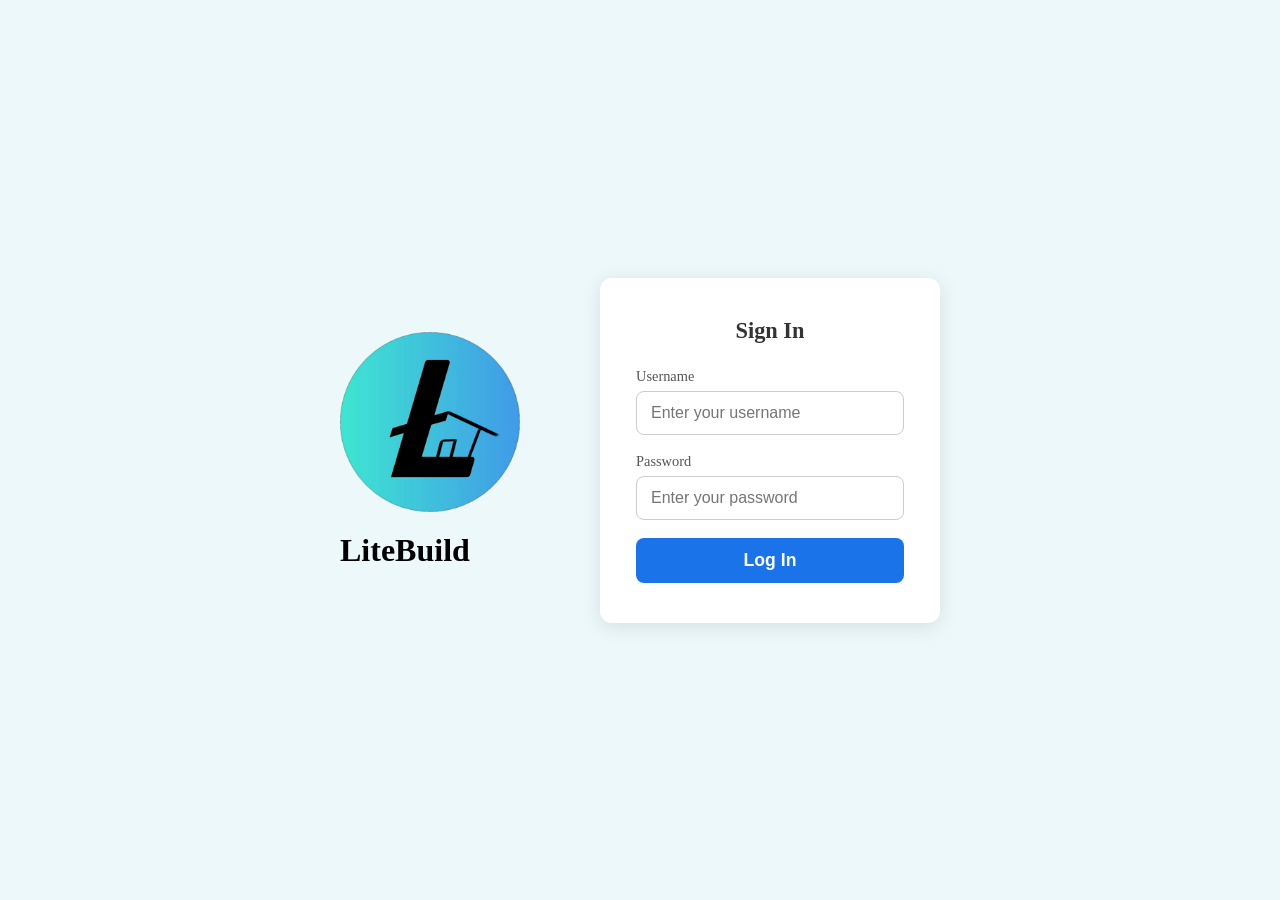
==== index.html @ 7f43f5e0 "Added stuff" ====
<!DOCTYPE html>
<html lang="en">
    <head>
        <meta charset="UTF-8">
        <meta name="viewport" content="width=device-width, initial-scale=1.0">
        <title>Sign In</title>

        <style>
            * {
                margin: 0;
                padding: 0;
                box-sizing: border-box;}

            body {
                background-color: #ecf8fa;
                min-height: 100vh;
                display: flex;
                align-items: center;
                justify-content: center;}

            .login {
                display: flex;
                align-items: center;
                gap: 80px;
                padding: 40px;}

            .logo-section {
                display: flex;
                flex-direction: column;
                align-items: center;}

            .logo img {
                width: 180px;
                height: auto;
                margin-bottom: 16px;}

            .logo-section h1 {
                font-size: 2rem;
                color: #1a73e8;
            }

            .login-form {
                background: #fff;
                padding: 40px 36px;
                border-radius: 12px;
                box-shadow: 0 4px 20px rgba(0, 0, 0, 0.1);
                width: 340px;}

            .login-form h2 {
                margin-bottom: 24px;
                font-size: 1.4rem;
                color: #333;
                text-align: center;}

            .login-form label {
                display: block;
                margin-bottom: 6px;
                font-size: 0.9rem;
                color: #555;}

            .login-form input[type="text"],
            .login-form input[type="password"] {
                width: 100%;
                padding: 12px 14px;
                margin-bottom: 18px;
                border: 1px solid #ccc;
                border-radius: 8px;
                font-size: 1rem;
                outline: none;
                transition: border-color 0.2s;}

            .login-form input:focus {
                border-color: #1a73e8;}

            .login-form button {
                width: 100%;
                padding: 12px;
                background-color: #1a73e8;
                color: #fff;
                border: none;
                border-radius: 8px;
                font-size: 1.1rem;
                font-weight: bold;
                cursor: pointer;
                transition: background-color 0.2s;
            }

            .login-form button:hover {
                background-color: #155ab6;
            }

            .login-form .extras {
                display: flex;
                justify-content: space-between;
                margin-top: 14px;
                font-size: 0.85rem;
            }

            .login-form .extras a {
                color: #1a73e8;
                text-decoration: none;
            }

            .login-form .extras a:hover {
                text-decoration: underline;
            }
        </style>
    </head>
    <body>

        <div class="login">

            <div class="logo">
                <img src="logo.png" alt="LiteBuild Logo">
                <h1>LiteBuild</h1>
            </div>

            <!-- Login form – center right -->
            <div class="login-form">
                <h2>Sign In</h2>

                <form action="shop.html" method="get">
                    <label for="username">Username</label>
                    <input type="text" id="username" name="username" placeholder="Enter your username">

                    <label for="password">Password</label>
                    <input type="password" id="password" name="password" placeholder="Enter your password">

                    <button type="submit">Log In</button>
                </form>

                </div>
            </div>
        </div>
    </body>
</html>
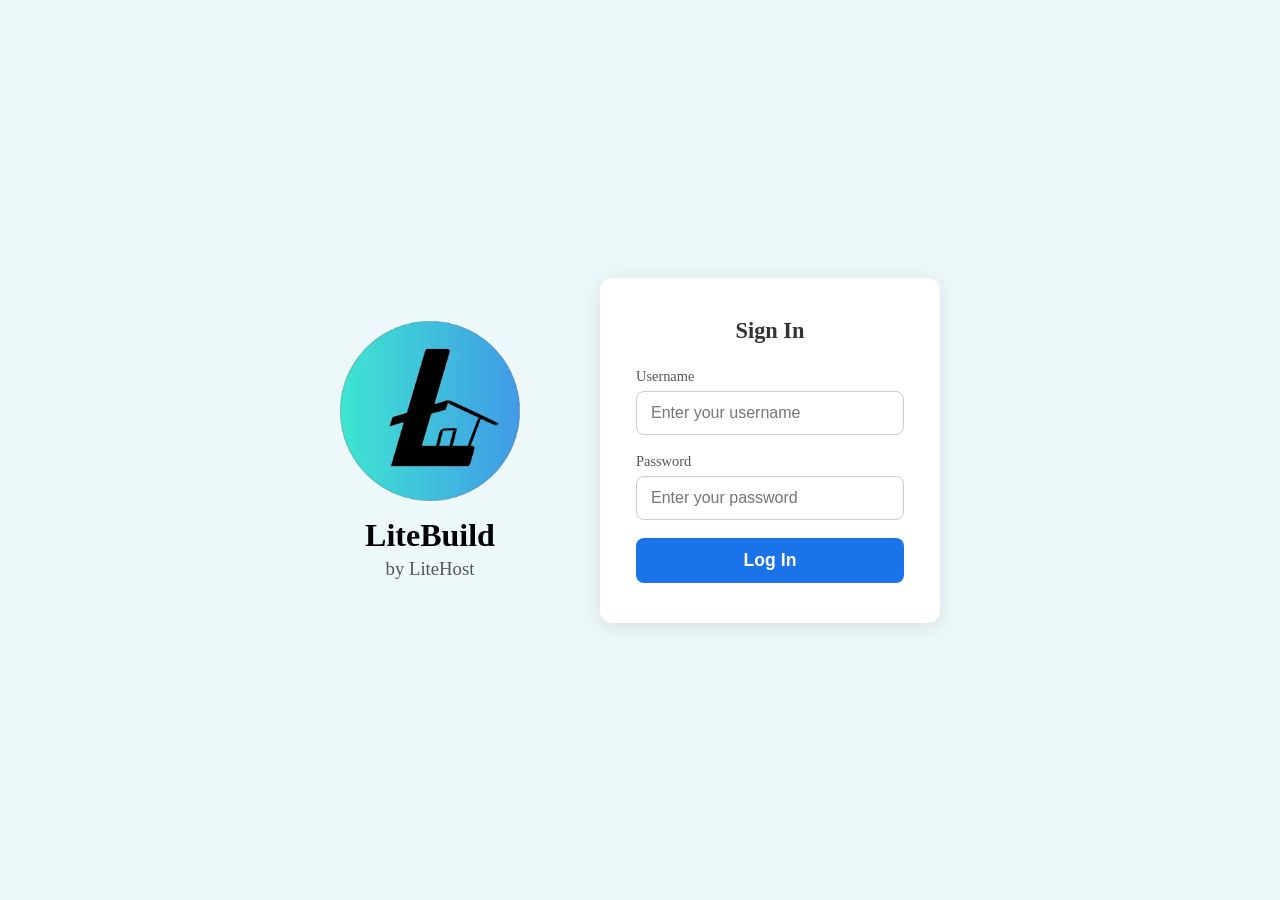
==== commit 8c712650: "adjustments" ====
--- a/index.html
+++ b/index.html
@@ -24,19 +24,26 @@
                 gap: 80px;
                 padding: 40px;}
 
-            .logo-section {
+            .logo {
                 display: flex;
                 flex-direction: column;
-                align-items: center;}
+                align-items: center;
+                text-align: center;}
 
             .logo img {
                 width: 180px;
                 height: auto;
                 margin-bottom: 16px;}
 
-            .logo-section h1 {
+            .logo h1 {
                 font-size: 2rem;
-                color: #1a73e8;
+                margin: 0;
+            }
+
+            .logo h3 {
+                font-weight: normal;
+                color: #555;
+                margin-top: 4px;
             }
 
             .login-form {
@@ -113,6 +120,7 @@
             <div class="logo">
                 <img src="logo.png" alt="LiteBuild Logo">
                 <h1>LiteBuild</h1>
+                <h3>by LiteHost</h3>
             </div>
 
             <!-- Login form – center right -->
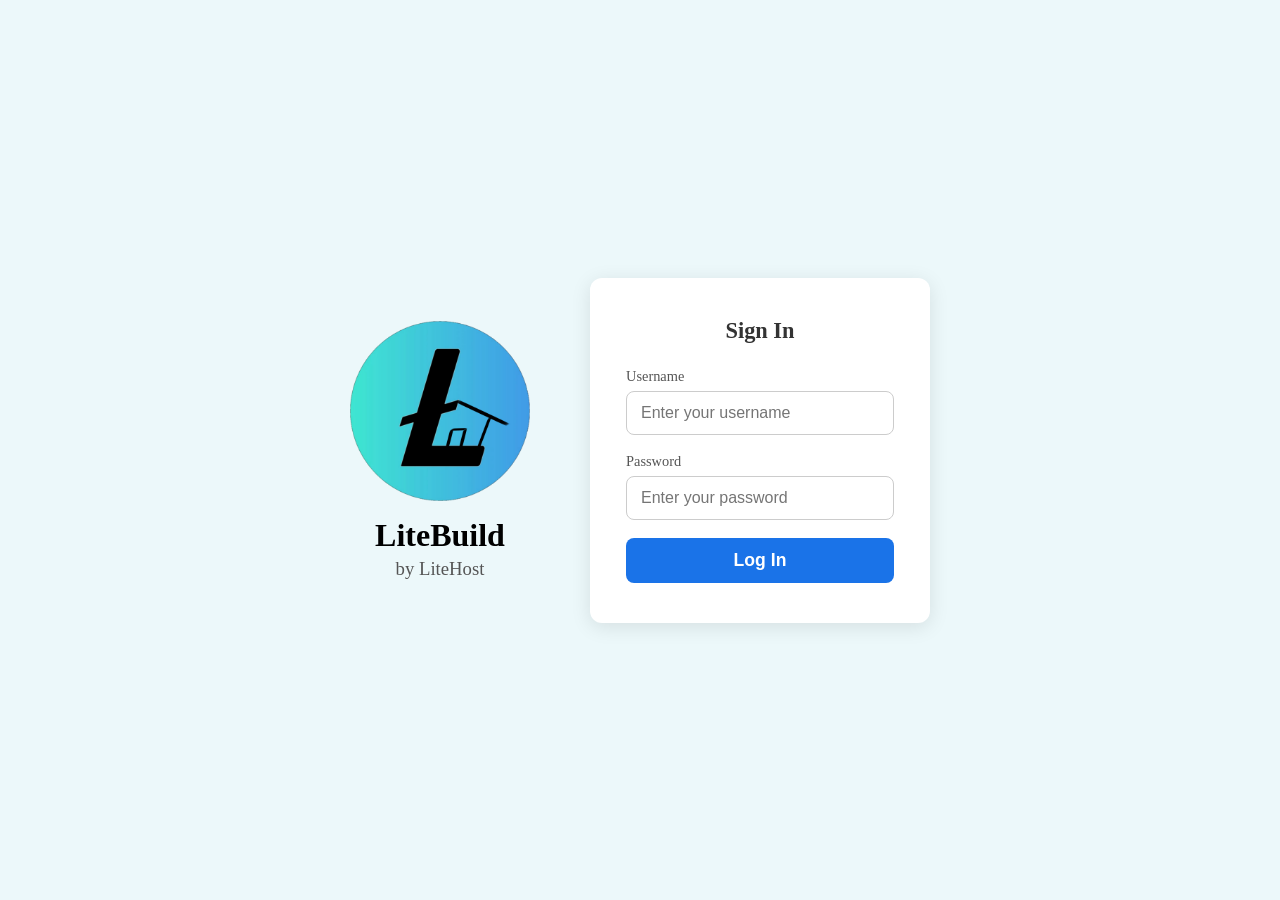
==== commit 9307af68: "made log-in page fit any screen" ====
--- a/index.html
+++ b/index.html
@@ -21,8 +21,12 @@
             .login {
                 display: flex;
                 align-items: center;
-                gap: 80px;
-                padding: 40px;}
+                justify-content: center;
+                flex-wrap: wrap;
+                gap: 60px;
+                padding: 40px 20px;
+                width: 100%;
+                max-width: 800px;}
 
             .logo {
                 display: flex;
@@ -51,7 +55,8 @@
                 padding: 40px 36px;
                 border-radius: 12px;
                 box-shadow: 0 4px 20px rgba(0, 0, 0, 0.1);
-                width: 340px;}
+                width: 100%;
+                max-width: 340px;}
 
             .login-form h2 {
                 margin-bottom: 24px;
@@ -111,6 +116,26 @@
             .login-form .extras a:hover {
                 text-decoration: underline;
             }
+
+            /* ===== RESPONSIVE ===== */
+            @media (max-width: 600px) {
+                .login {
+                    gap: 30px;
+                    padding: 30px 16px;
+                }
+
+                .logo img {
+                    width: 120px;
+                }
+
+                .logo h1 {
+                    font-size: 1.5rem;
+                }
+
+                .login-form {
+                    padding: 28px 24px;
+                }
+            }
         </style>
     </head>
     <body>
